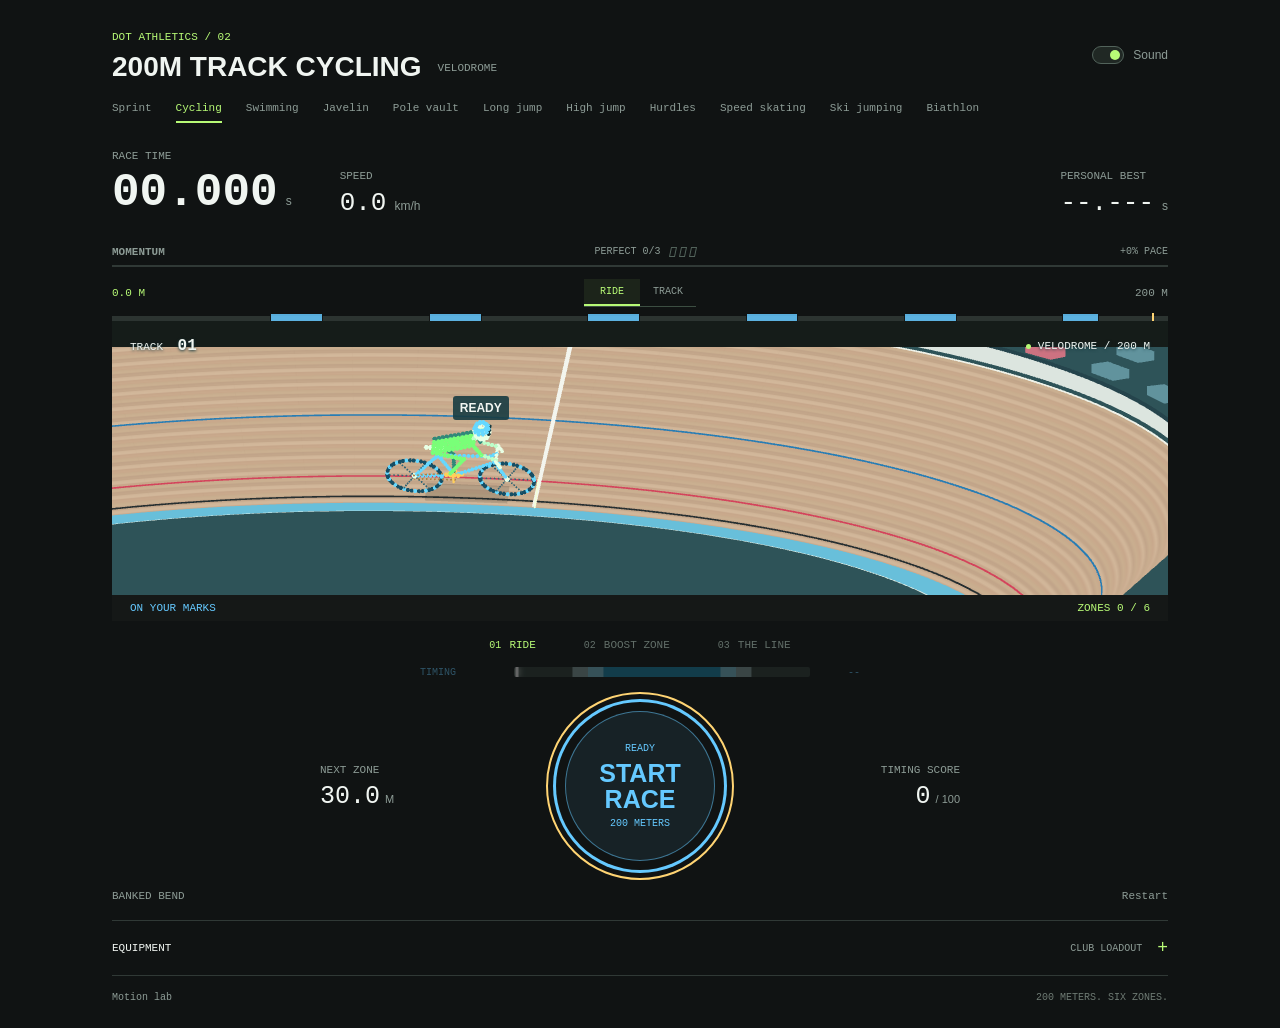
==== cycling/index.html @ de7f163b "Add shared Flame and Flow modes and improve track cycling" ====
<!doctype html>
<html lang="en">
<head>
  <meta charset="utf-8">
  <meta name="viewport" content="width=device-width,initial-scale=1,viewport-fit=cover">
  <meta name="theme-color" content="#101313">
  <title>200M Track Cycling | Dot Athletics</title>
  <link rel="stylesheet" href="./cycling.css?v=boost-1">
</head>
<body data-sport="cycling">
  <main class="game">
    <header class="masthead">
      <div class="identity"><span class="brand">DOT ATHLETICS / 02</span><h1>200M TRACK CYCLING<span class="event-tag">VELODROME</span></h1></div>
      <label class="sound-toggle"><input id="sound" type="checkbox" checked><span>Sound</span></label>
    </header>
    <nav class="event-nav" aria-label="Event"><a href="../sprint/">Sprint</a><a href="./" aria-current="page">Cycling</a><a href="../swimming/">Swimming</a><a href="../javelin/">Javelin</a><a href="../pole-vault/">Pole vault</a><a href="../long-jump/">Long jump</a><a href="../high-jump/">High jump</a><a href="../hurdles/">Hurdles</a><a href="../speed-skating/">Speed skating</a><a href="../ski-jumping/">Ski jumping</a><a href="../biathlon/">Biathlon</a></nav>

    <section class="scoreboard" aria-label="Race telemetry">
      <div class="clock-block"><span class="eyebrow">RACE TIME</span><div class="clock"><output id="clock" aria-live="off">00.000</output><span>s</span></div></div>
      <div class="metric"><span class="eyebrow">SPEED</span><div><output id="speed" aria-live="off">0.0</output><span>km/h</span></div></div>
      <div class="metric best"><span class="eyebrow">PERSONAL BEST</span><div><output id="best">--.---</output><span>s</span></div></div>
    </section>

    <section class="race-surface" aria-label="Cycling track">
      <div class="timeline-head"><span id="distance">0.0 M</span><div class="camera-modes" role="group" aria-label="Camera view"><button type="button" data-camera="ride" aria-pressed="true">Ride</button><button type="button" data-camera="track" aria-pressed="false">Track</button></div><span>200 M</span></div>
      <div class="timeline" role="progressbar" aria-label="Distance" aria-valuemin="0" aria-valuemax="200" aria-valuenow="0">
        <div id="progress"></div><i class="marker finish" title="Final straight: 197 meters"></i>
      </div>
      <div class="track">
        <canvas id="track" role="img" aria-label="Dot-matrix track cyclist riding through blue boost zones on a banked oval velodrome"></canvas>
        <div class="track-top"><span class="lane">TRACK <b>01</b></span><span class="live-label"><i></i><span id="meet-label">VELODROME / 200 M</span></span></div>
        <div class="race-call" id="race-call">READY</div>
        <div id="scene-error" class="pause-panel" hidden><strong>3D VIEW UNAVAILABLE</strong><span>WebGL is unavailable in this browser.</span></div>
        <div class="track-bottom"><span id="feedback">ON YOUR MARKS</span><span id="zone-count">ZONES 0 / 6</span></div>
        <div id="pause-panel" class="pause-panel" hidden><strong>PAUSED</strong><button id="resume" type="button">Resume race</button></div>
      </div>
    </section>

    <section class="interaction" aria-label="Race control">
      <ol class="phases" aria-label="Race phases">
        <li data-phase="run" class="active"><span>01</span><b>RIDE</b></li>
        <li data-phase="zone"><span>02</span><b>BOOST ZONE</b></li>
        <li data-phase="line"><span>03</span><b>THE LINE</b></li>
      </ol>
      <div class="control-row">
        <div class="control-stat"><span class="eyebrow" id="left-label">NEXT ZONE</span><strong id="left-value">30.0<span>M</span></strong></div>
        <button id="trigger" class="trigger" type="button" aria-label="Start race" title="Hold / release: Space">
          <span class="trigger-ring"></span><span class="trigger-core"><small id="trigger-top">READY</small><strong id="trigger-main">START RACE</strong><small id="trigger-bottom">200 METERS</small></span>
        </button>
        <div class="control-stat right"><span class="eyebrow" id="right-label">TIMING SCORE</span><strong id="right-value">0<span>/ 100</span></strong></div>
      </div>
      <div class="control-footer"><span id="phase-note">6 BOOST ZONES</span><button id="restart" class="text-button" type="button">Restart</button></div>
    </section>

    <details class="equipment">
      <summary><span>EQUIPMENT</span><span id="kit-label">CLUB LOADOUT</span><span class="chevron" aria-hidden="true">+</span></summary>
      <fieldset id="gear"><legend class="sr-only">Equipped cycling gear</legend>
        <label>BIKE COMPUTER<select id="gear-band"><option value="0">Club computer</option><option value="1">Precision computer</option><option value="2">Race computer</option></select><output id="stat-band"></output></label>
        <label>CRANKSET<select id="gear-blocks"><option value="0">Club crankset</option><option value="1">Stiff crankset</option><option value="2">Race crankset</option></select><output id="stat-blocks"></output></label>
        <label>WHEELSET<select id="gear-spikes"><option value="0">Club wheels</option><option value="1">Aero wheels</option><option value="2">Carbon wheels</option></select><output id="stat-spikes"></output></label>
        <label>CYCLING KIT<select id="gear-kit"><option value="0">Club jersey</option><option value="1">Aero jersey</option><option value="2">Race skinsuit</option></select><output id="stat-kit"></output></label>
      </fieldset>
    </details>
    <footer class="page-footer"><a href="../dot-matrix-demo.html">Motion lab</a><span>200 METERS. SIX ZONES.</span></footer>
    <div id="announcer" class="sr-only" aria-live="polite"></div>
  </main>

  <dialog id="result-dialog" aria-labelledby="result-title">
    <div class="result-tag" id="result-tag">OFFICIAL RESULT</div>
    <h2 id="result-title">Finish</h2>
    <div class="result-time" id="result-time"></div>
    <p id="result-detail"></p>
    <dl id="result-stats"></dl>
    <details class="zone-breakdown"><summary>Zone breakdown</summary><ol id="zone-results"></ol></details>
    <button id="again" class="primary-button" type="button">Race again</button>
  </dialog>
  <script type="module" src="../sprint/game.mjs?v=boost-1"></script>
</body>
</html>
---- cycling/cycling.css ----
@import url("../sprint/sprint.css?v=boost-1");
.track-top{color:#f0f5f1;text-shadow:0 1px 3px #173b40}
.race-call{background:#193d42e8;padding:3px 7px;border-radius:3px;min-height:24px;width:max-content;max-width:154px;font-size:12px;line-height:18px}
.race-call:empty{display:none}
.track{height:300px}
.timeline-head{align-items:center;min-height:28px}.camera-modes{display:flex;gap:0;border-bottom:1px solid #3c4e42}.camera-modes button{border:0;background:none;color:var(--muted);font:10px ui-monospace,SFMono-Regular,Consolas,monospace;text-transform:uppercase;padding:7px 13px;min-width:56px;border-bottom:2px solid transparent}.camera-modes button[aria-pressed=true]{color:var(--green);border-color:var(--green);background:#b7fa7612}
@media(max-width:650px){.track{height:260px}.scoreboard{padding-top:18px}.interaction{padding-top:14px}}
@media(min-width:651px) and (max-height:800px){.track{height:200px}}
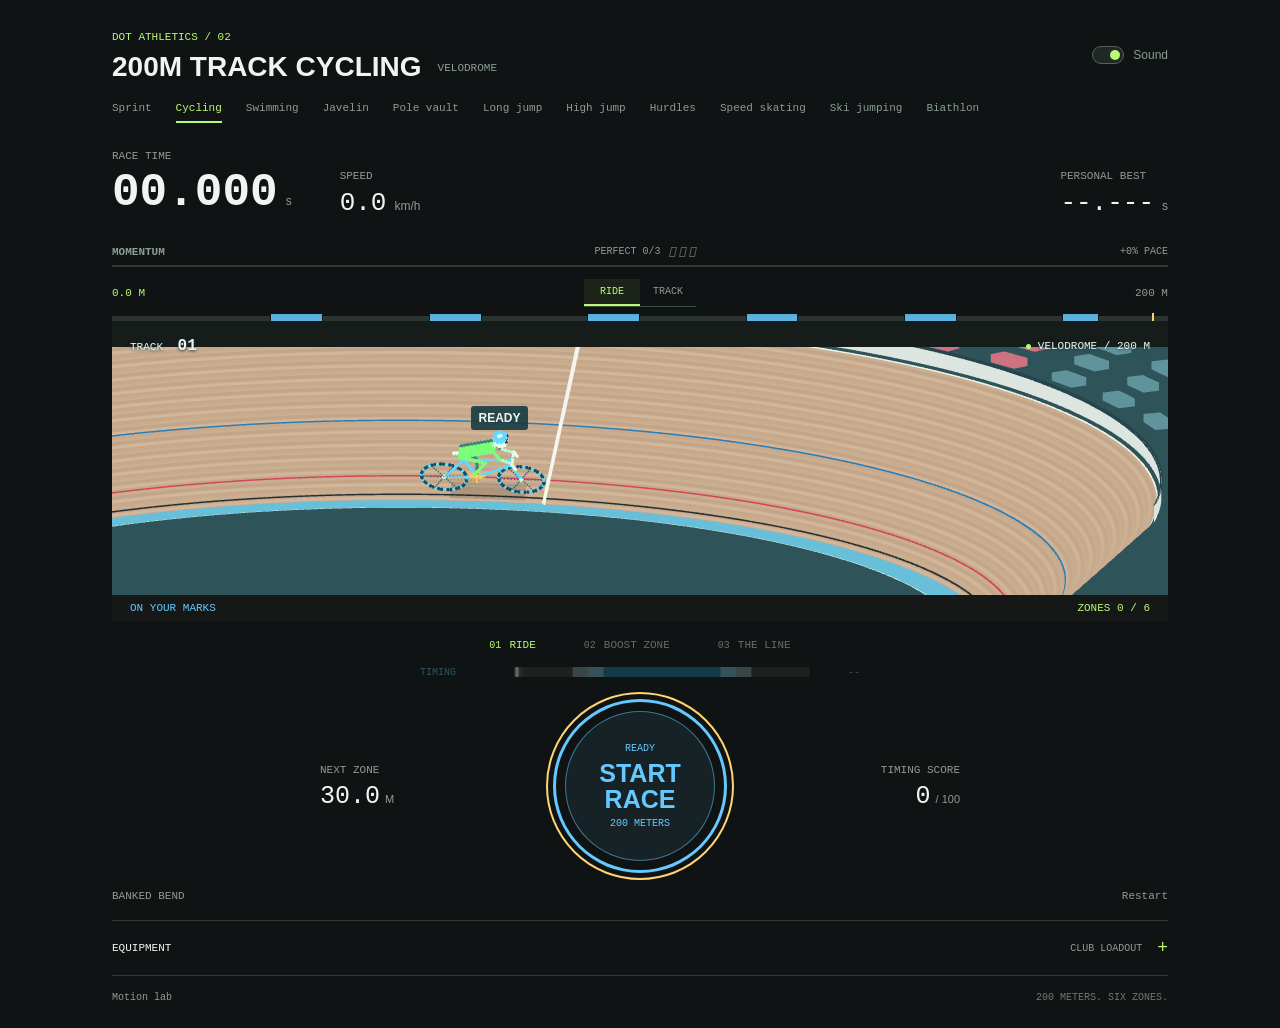
==== commit 457c3a28: "Widen game cameras and balance athlete screen sizes" ====
--- a/cycling/index.html
+++ b/cycling/index.html
@@ -74,6 +74,6 @@
     <details class="zone-breakdown"><summary>Zone breakdown</summary><ol id="zone-results"></ol></details>
     <button id="again" class="primary-button" type="button">Race again</button>
   </dialog>
-  <script type="module" src="../sprint/game.mjs?v=boost-1"></script>
+  <script type="module" src="../sprint/game.mjs?v=framing-1"></script>
 </body>
 </html>
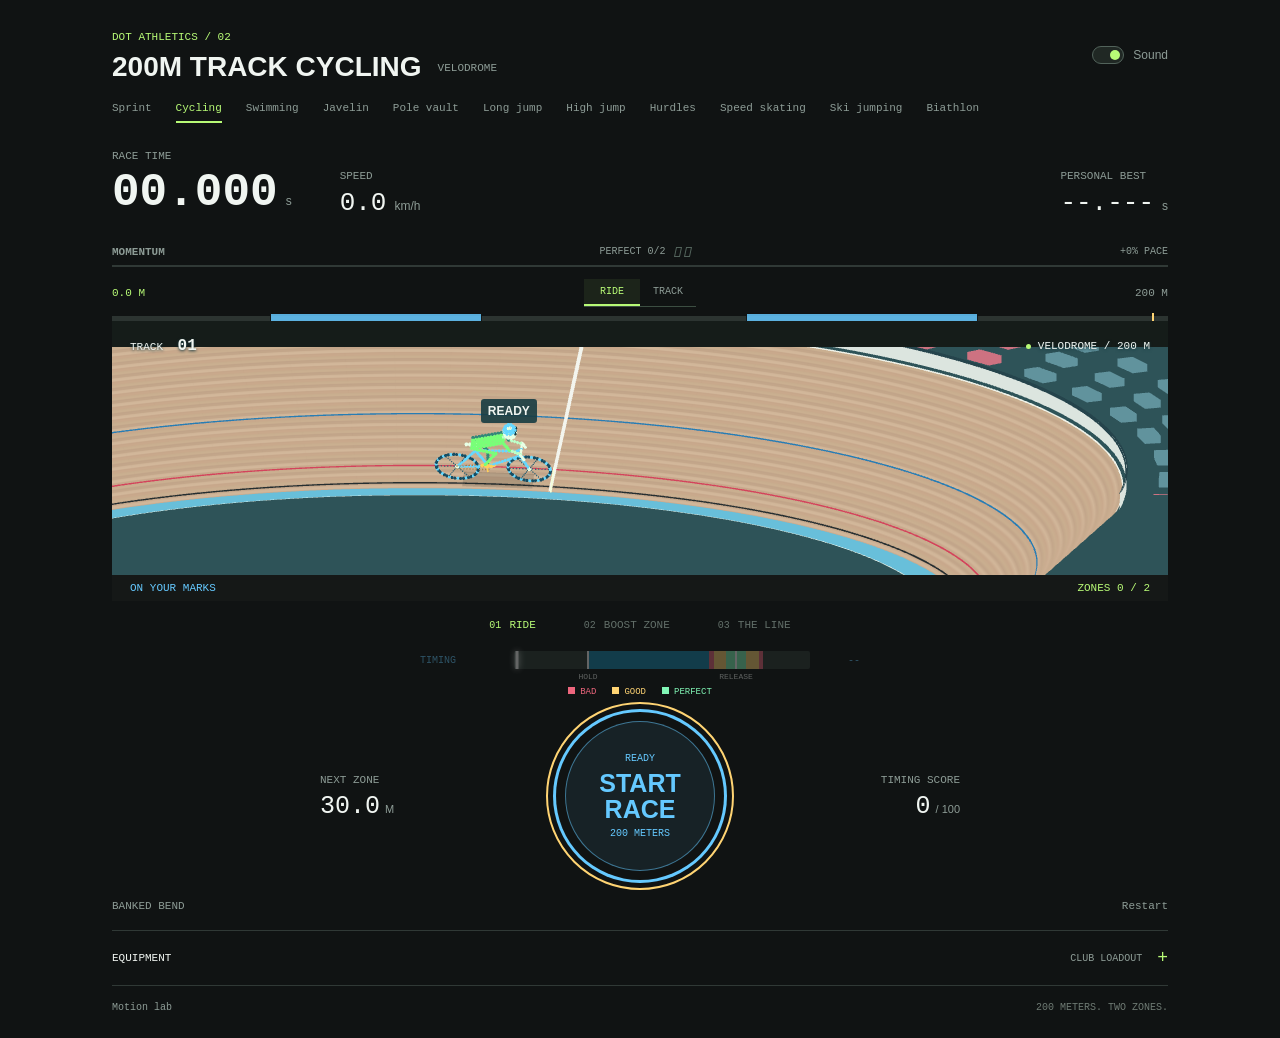
==== commit 41423217: "Add longer boost zones and color-coded timing markers" ====
--- a/cycling/index.html
+++ b/cycling/index.html
@@ -5,7 +5,7 @@
   <meta name="viewport" content="width=device-width,initial-scale=1,viewport-fit=cover">
   <meta name="theme-color" content="#101313">
   <title>200M Track Cycling | Dot Athletics</title>
-  <link rel="stylesheet" href="./cycling.css?v=boost-1">
+  <link rel="stylesheet" href="./cycling.css?v=zones-2">
 </head>
 <body data-sport="cycling">
   <main class="game">
@@ -31,7 +31,7 @@
         <div class="track-top"><span class="lane">TRACK <b>01</b></span><span class="live-label"><i></i><span id="meet-label">VELODROME / 200 M</span></span></div>
         <div class="race-call" id="race-call">READY</div>
         <div id="scene-error" class="pause-panel" hidden><strong>3D VIEW UNAVAILABLE</strong><span>WebGL is unavailable in this browser.</span></div>
-        <div class="track-bottom"><span id="feedback">ON YOUR MARKS</span><span id="zone-count">ZONES 0 / 6</span></div>
+        <div class="track-bottom"><span id="feedback">ON YOUR MARKS</span><span id="zone-count">ZONES 0 / 2</span></div>
         <div id="pause-panel" class="pause-panel" hidden><strong>PAUSED</strong><button id="resume" type="button">Resume race</button></div>
       </div>
     </section>
@@ -49,7 +49,7 @@
         </button>
         <div class="control-stat right"><span class="eyebrow" id="right-label">TIMING SCORE</span><strong id="right-value">0<span>/ 100</span></strong></div>
       </div>
-      <div class="control-footer"><span id="phase-note">6 BOOST ZONES</span><button id="restart" class="text-button" type="button">Restart</button></div>
+      <div class="control-footer"><span id="phase-note">2 BOOST ZONES</span><button id="restart" class="text-button" type="button">Restart</button></div>
     </section>
 
     <details class="equipment">
@@ -61,7 +61,7 @@
         <label>CYCLING KIT<select id="gear-kit"><option value="0">Club jersey</option><option value="1">Aero jersey</option><option value="2">Race skinsuit</option></select><output id="stat-kit"></output></label>
       </fieldset>
     </details>
-    <footer class="page-footer"><a href="../dot-matrix-demo.html">Motion lab</a><span>200 METERS. SIX ZONES.</span></footer>
+    <footer class="page-footer"><a href="../dot-matrix-demo.html">Motion lab</a><span>200 METERS. TWO ZONES.</span></footer>
     <div id="announcer" class="sr-only" aria-live="polite"></div>
   </main>
 
@@ -74,6 +74,6 @@
     <details class="zone-breakdown"><summary>Zone breakdown</summary><ol id="zone-results"></ol></details>
     <button id="again" class="primary-button" type="button">Race again</button>
   </dialog>
-  <script type="module" src="../sprint/game.mjs?v=framing-1"></script>
+  <script type="module" src="../sprint/game.mjs?v=zones-2"></script>
 </body>
 </html>
--- a/cycling/cycling.css
+++ b/cycling/cycling.css
@@ -1,4 +1,4 @@
-@import url("../sprint/sprint.css?v=boost-1");
+@import url("../sprint/sprint.css?v=zones-2");
 .track-top{color:#f0f5f1;text-shadow:0 1px 3px #173b40}
 .race-call{background:#193d42e8;padding:3px 7px;border-radius:3px;min-height:24px;width:max-content;max-width:154px;font-size:12px;line-height:18px}
 .race-call:empty{display:none}
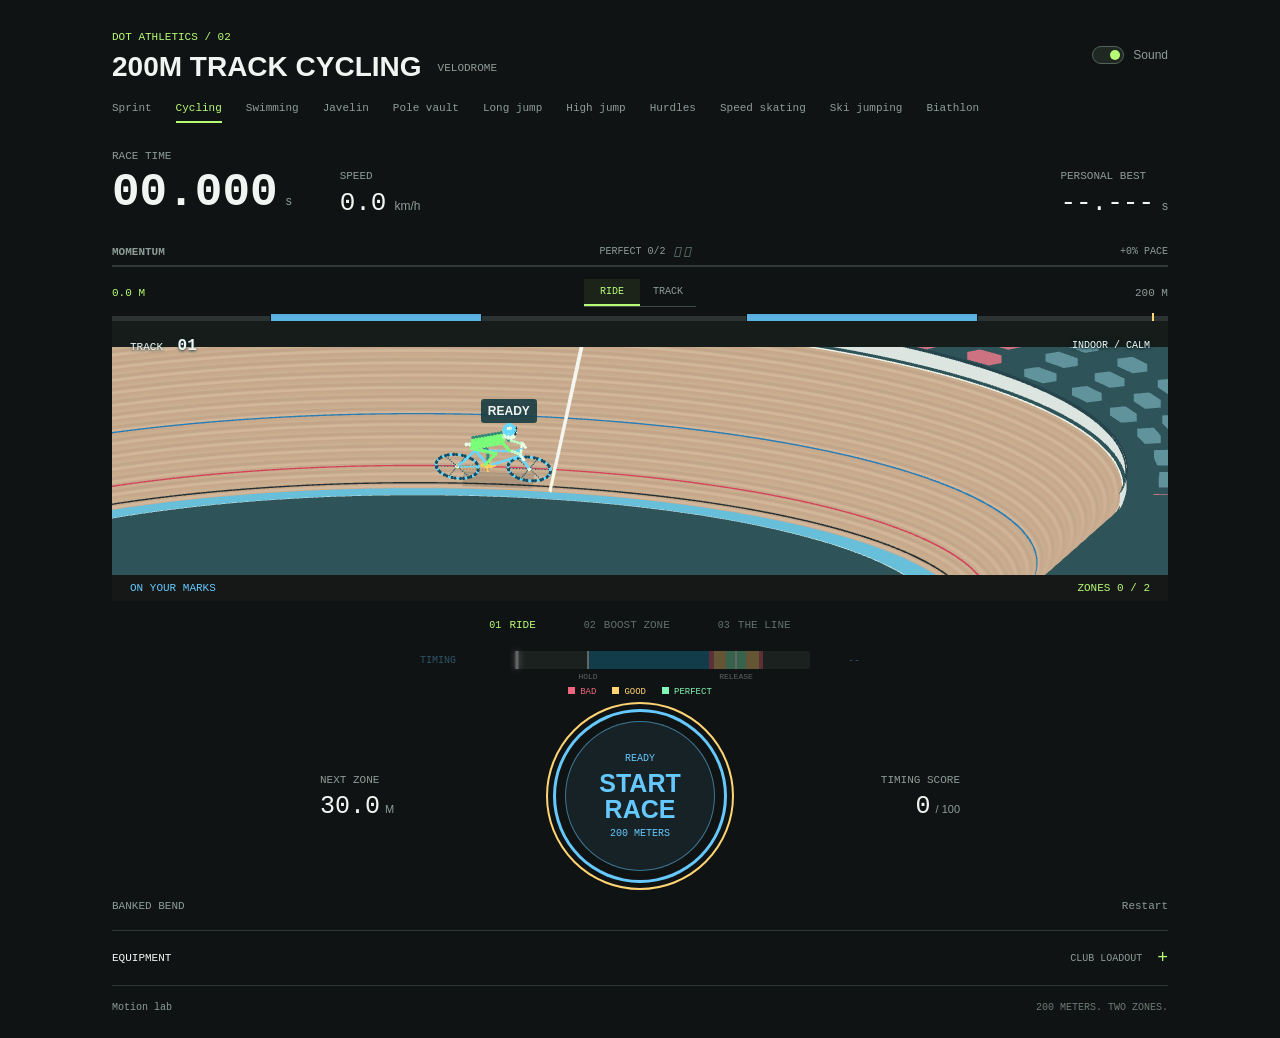
==== commit 1343839b: "Add dynamic weather and sport-specific conditions" ====
--- a/cycling/index.html
+++ b/cycling/index.html
@@ -5,7 +5,7 @@
   <meta name="viewport" content="width=device-width,initial-scale=1,viewport-fit=cover">
   <meta name="theme-color" content="#101313">
   <title>200M Track Cycling | Dot Athletics</title>
-  <link rel="stylesheet" href="./cycling.css?v=zones-2">
+  <link rel="stylesheet" href="./cycling.css?v=weather-1">
 </head>
 <body data-sport="cycling">
   <main class="game">
@@ -74,6 +74,6 @@
     <details class="zone-breakdown"><summary>Zone breakdown</summary><ol id="zone-results"></ol></details>
     <button id="again" class="primary-button" type="button">Race again</button>
   </dialog>
-  <script type="module" src="../sprint/game.mjs?v=zones-2"></script>
+  <script type="module" src="../sprint/game.mjs?v=weather-1"></script>
 </body>
 </html>
--- a/cycling/cycling.css
+++ b/cycling/cycling.css
@@ -1,4 +1,4 @@
-@import url("../sprint/sprint.css?v=zones-2");
+@import url("../sprint/sprint.css?v=weather-1");
 .track-top{color:#f0f5f1;text-shadow:0 1px 3px #173b40}
 .race-call{background:#193d42e8;padding:3px 7px;border-radius:3px;min-height:24px;width:max-content;max-width:154px;font-size:12px;line-height:18px}
 .race-call:empty{display:none}
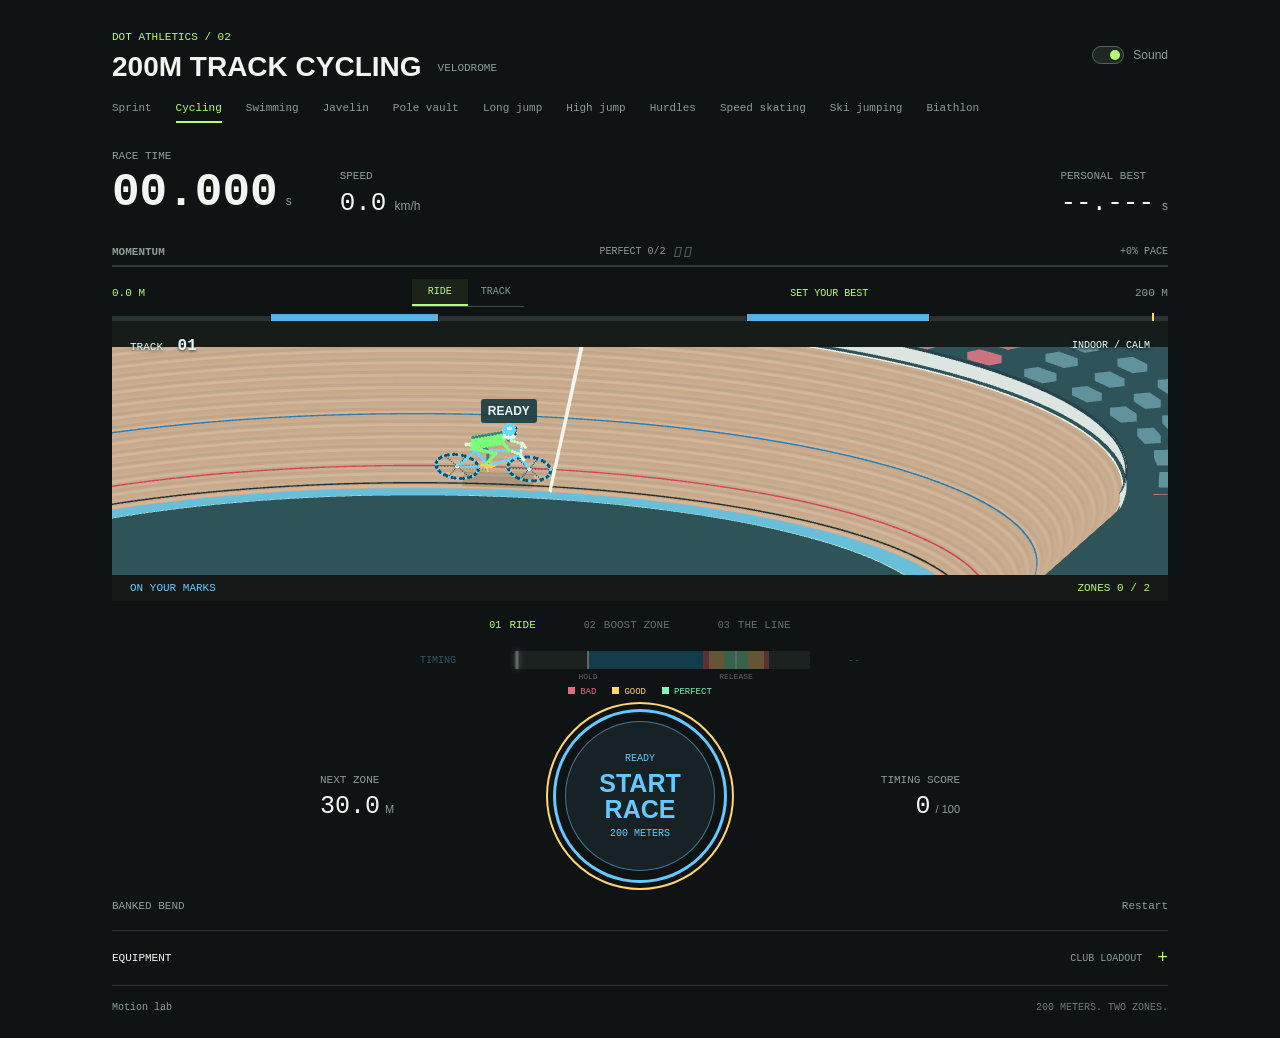
==== commit 0486d467: "Add personal-best ghosts, stronger feedback, and shorter boost zones" ====
--- a/cycling/index.html
+++ b/cycling/index.html
@@ -5,7 +5,7 @@
   <meta name="viewport" content="width=device-width,initial-scale=1,viewport-fit=cover">
   <meta name="theme-color" content="#101313">
   <title>200M Track Cycling | Dot Athletics</title>
-  <link rel="stylesheet" href="./cycling.css?v=weather-1">
+  <link rel="stylesheet" href="./cycling.css?v=rivals-1">
 </head>
 <body data-sport="cycling">
   <main class="game">
@@ -74,6 +74,6 @@
     <details class="zone-breakdown"><summary>Zone breakdown</summary><ol id="zone-results"></ol></details>
     <button id="again" class="primary-button" type="button">Race again</button>
   </dialog>
-  <script type="module" src="../sprint/game.mjs?v=weather-1"></script>
+  <script type="module" src="../sprint/game.mjs?v=rivals-1"></script>
 </body>
 </html>
--- a/cycling/cycling.css
+++ b/cycling/cycling.css
@@ -1,4 +1,4 @@
-@import url("../sprint/sprint.css?v=weather-1");
+@import url("../sprint/sprint.css?v=rivals-1");
 .track-top{color:#f0f5f1;text-shadow:0 1px 3px #173b40}
 .race-call{background:#193d42e8;padding:3px 7px;border-radius:3px;min-height:24px;width:max-content;max-width:154px;font-size:12px;line-height:18px}
 .race-call:empty{display:none}
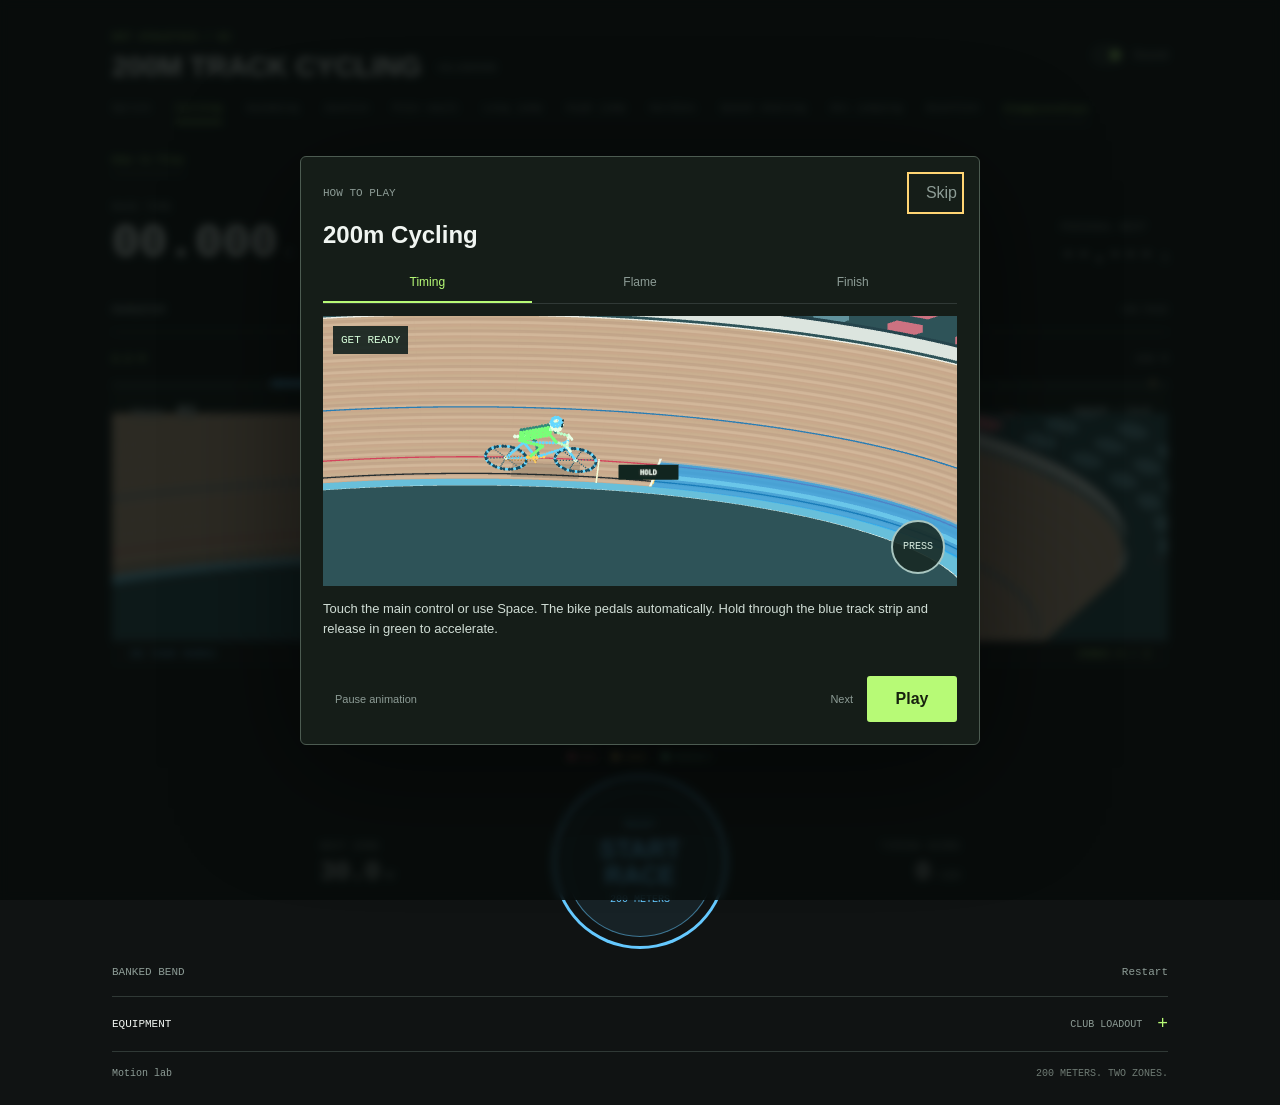
==== commit 83297b05: "Add championships, manual Flame boosts, and animated tutorials" ====
--- a/cycling/index.html
+++ b/cycling/index.html
@@ -5,7 +5,7 @@
   <meta name="viewport" content="width=device-width,initial-scale=1,viewport-fit=cover">
   <meta name="theme-color" content="#101313">
   <title>200M Track Cycling | Dot Athletics</title>
-  <link rel="stylesheet" href="./cycling.css?v=rivals-1">
+  <link rel="stylesheet" href="./cycling.css?v=meets-1">
 </head>
 <body data-sport="cycling">
   <main class="game">
@@ -74,6 +74,6 @@
     <details class="zone-breakdown"><summary>Zone breakdown</summary><ol id="zone-results"></ol></details>
     <button id="again" class="primary-button" type="button">Race again</button>
   </dialog>
-  <script type="module" src="../sprint/game.mjs?v=rivals-1"></script>
+  <script type="module" src="../sprint/game.mjs?v=meets-1"></script>
 </body>
 </html>
--- a/cycling/cycling.css
+++ b/cycling/cycling.css
@@ -1,4 +1,4 @@
-@import url("../sprint/sprint.css?v=rivals-1");
+@import url("../sprint/sprint.css?v=meets-1");
 .track-top{color:#f0f5f1;text-shadow:0 1px 3px #173b40}
 .race-call{background:#193d42e8;padding:3px 7px;border-radius:3px;min-height:24px;width:max-content;max-width:154px;font-size:12px;line-height:18px}
 .race-call:empty{display:none}
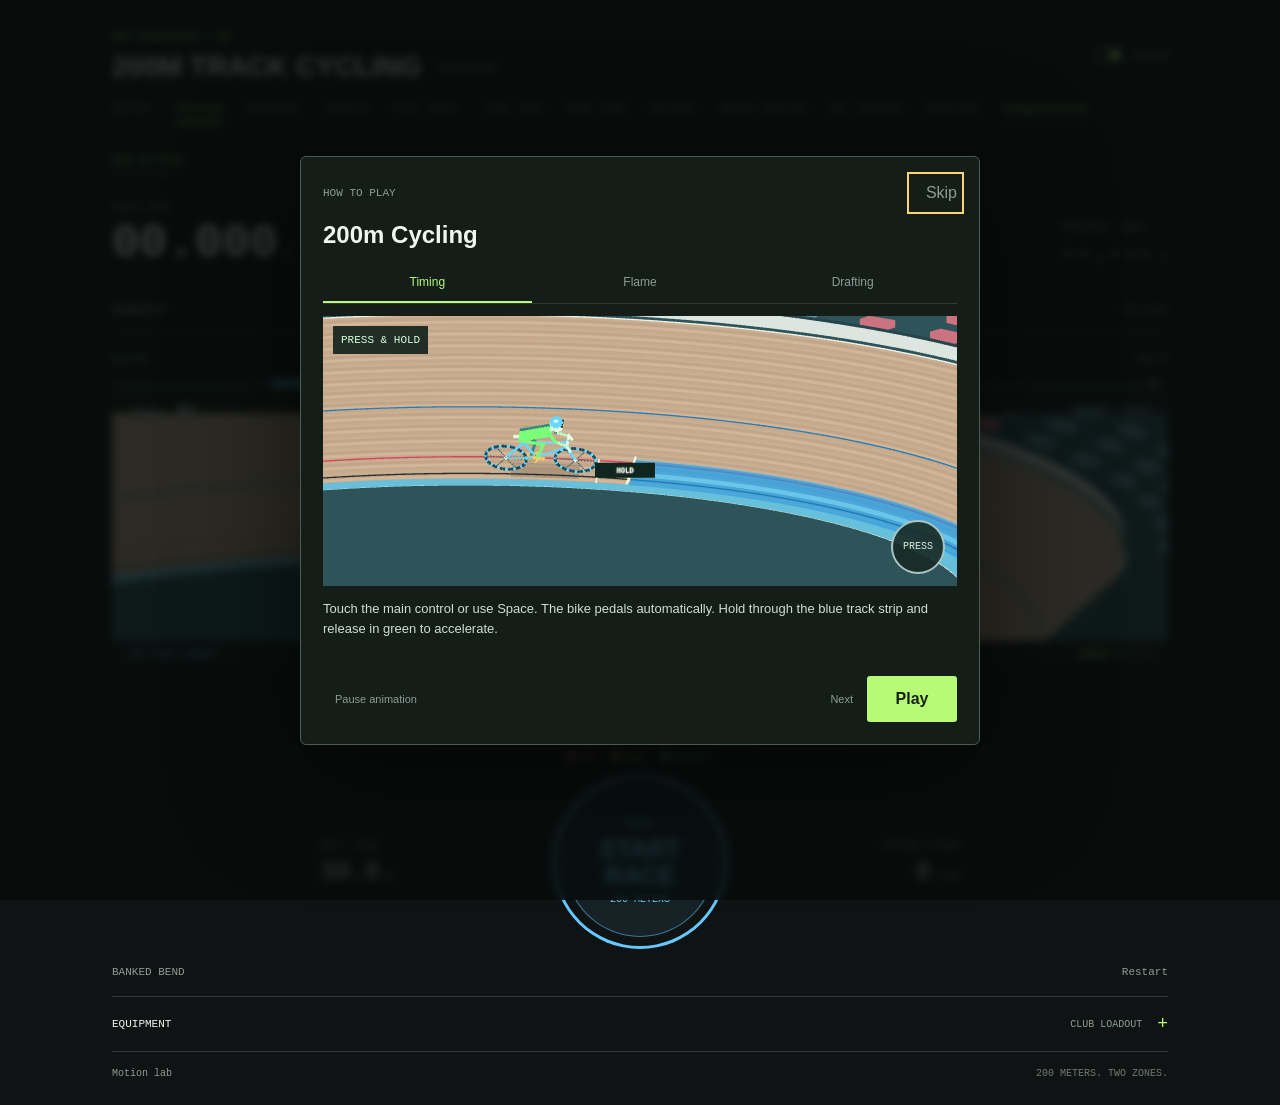
==== commit 722d0337: "Add cycling drafting, swimming turns, and ski landing preparation" ====
--- a/cycling/index.html
+++ b/cycling/index.html
@@ -5,7 +5,7 @@
   <meta name="viewport" content="width=device-width,initial-scale=1,viewport-fit=cover">
   <meta name="theme-color" content="#101313">
   <title>200M Track Cycling | Dot Athletics</title>
-  <link rel="stylesheet" href="./cycling.css?v=meets-1">
+  <link rel="stylesheet" href="./cycling.css?v=sports-1">
 </head>
 <body data-sport="cycling">
   <main class="game">
@@ -74,6 +74,6 @@
     <details class="zone-breakdown"><summary>Zone breakdown</summary><ol id="zone-results"></ol></details>
     <button id="again" class="primary-button" type="button">Race again</button>
   </dialog>
-  <script type="module" src="../sprint/game.mjs?v=meets-1"></script>
+  <script type="module" src="../sprint/game.mjs?v=sports-1"></script>
 </body>
 </html>
--- a/cycling/cycling.css
+++ b/cycling/cycling.css
@@ -1,4 +1,4 @@
-@import url("../sprint/sprint.css?v=meets-1");
+@import url("../sprint/sprint.css?v=sports-1");
 .track-top{color:#f0f5f1;text-shadow:0 1px 3px #173b40}
 .race-call{background:#193d42e8;padding:3px 7px;border-radius:3px;min-height:24px;width:max-content;max-width:154px;font-size:12px;line-height:18px}
 .race-call:empty{display:none}
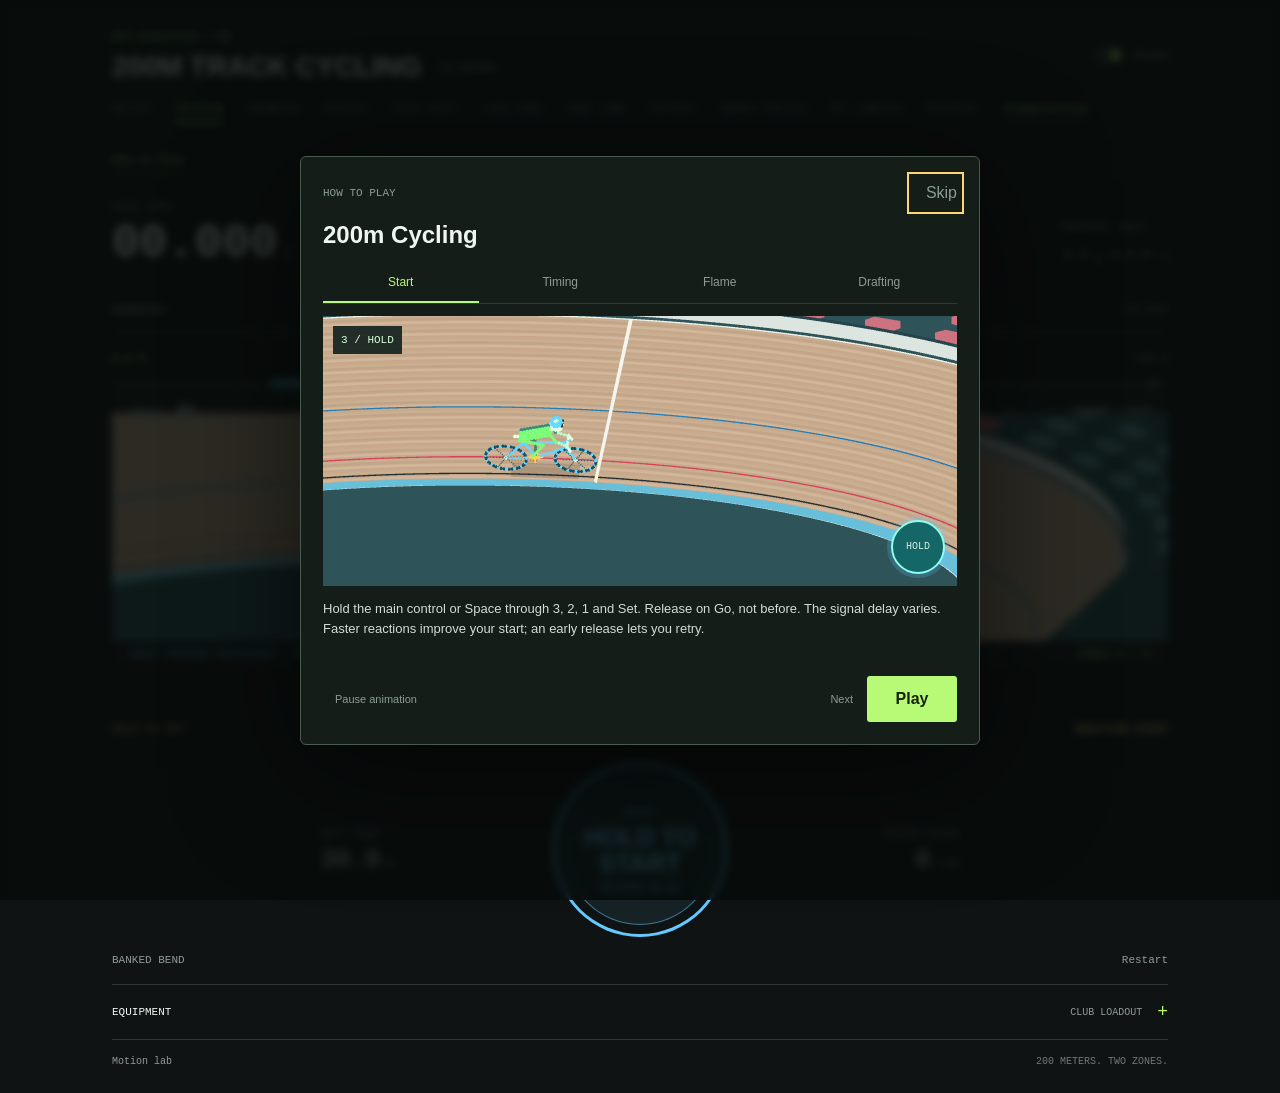
==== commit f74f184e: "Add reaction starts and swimming block dives; fix duplicate zones" ====
--- a/cycling/index.html
+++ b/cycling/index.html
@@ -5,7 +5,7 @@
   <meta name="viewport" content="width=device-width,initial-scale=1,viewport-fit=cover">
   <meta name="theme-color" content="#101313">
   <title>200M Track Cycling | Dot Athletics</title>
-  <link rel="stylesheet" href="./cycling.css?v=sports-1">
+  <link rel="stylesheet" href="./cycling.css?v=starts-1">
 </head>
 <body data-sport="cycling">
   <main class="game">
@@ -74,6 +74,6 @@
     <details class="zone-breakdown"><summary>Zone breakdown</summary><ol id="zone-results"></ol></details>
     <button id="again" class="primary-button" type="button">Race again</button>
   </dialog>
-  <script type="module" src="../sprint/game.mjs?v=sports-1"></script>
+  <script type="module" src="../sprint/game.mjs?v=starts-1"></script>
 </body>
 </html>
--- a/cycling/cycling.css
+++ b/cycling/cycling.css
@@ -1,4 +1,4 @@
-@import url("../sprint/sprint.css?v=sports-1");
+@import url("../sprint/sprint.css?v=starts-1");
 .track-top{color:#f0f5f1;text-shadow:0 1px 3px #173b40}
 .race-call{background:#193d42e8;padding:3px 7px;border-radius:3px;min-height:24px;width:max-content;max-width:154px;font-size:12px;line-height:18px}
 .race-call:empty{display:none}
